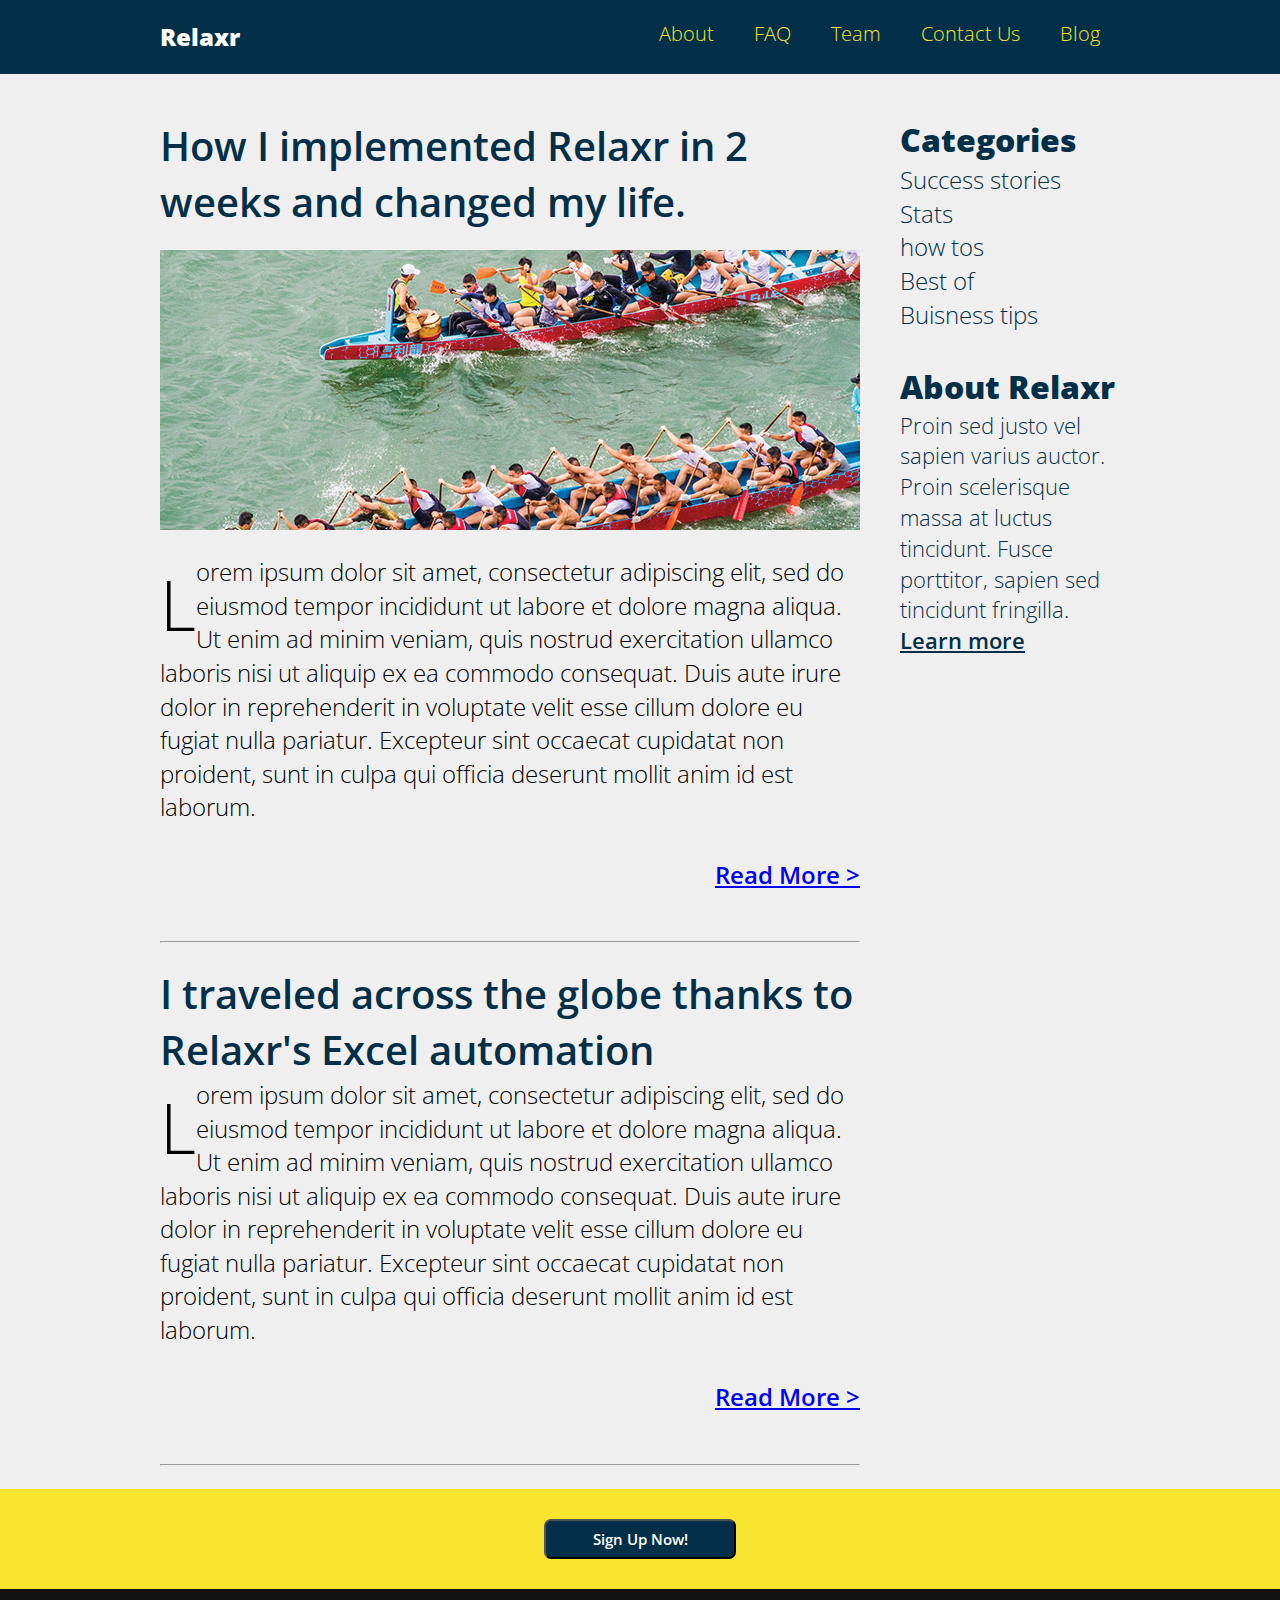
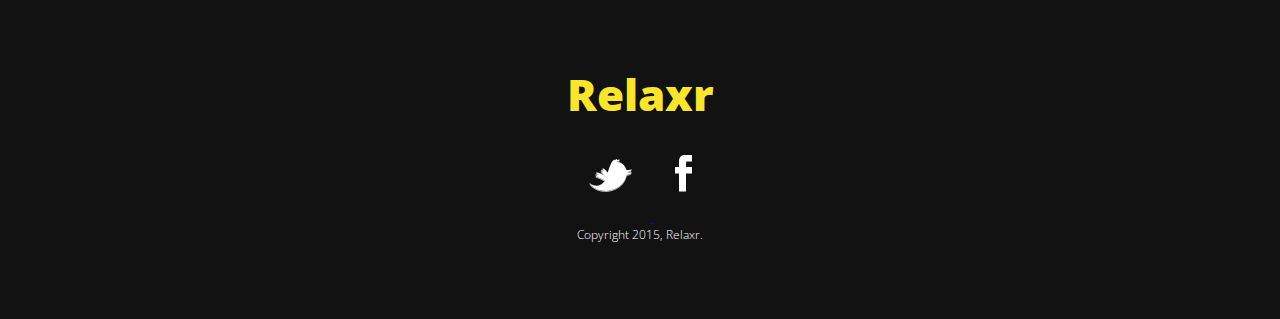
==== week3/Class_lab/index.html @ b93d5588 "Week 3’s work so far" ====
<!DOCTYPE html>
<html lang="en">
	<head>
    	<meta charset="utf-8">
    	<meta name="description" content="Your description goes here">
    	<meta name="keywords" content="one, two, three">

		<title>Blank Template</title>

		<!-- external CSS link -->
		<link rel="stylesheet" href="css/reset.css">
		<link rel="stylesheet" href="css/style.css">

	</head>
	<body>
			<nav>
			<main class="wrapper">
				<h1>Relaxr</h1>
				<ul>
					<li>About</li>
					<li>FAQ</li>
					<li>Team</li>
					<li>Contact Us</li>
					<li>Blog</li>
				</ul>
			</main>
			</nav>

			<main class="wrapper">
			<section class="posts">
				<h1>How I implemented Relaxr in 2 weeks and changed my life.</h1>
				<img src="blog_photo1.jpg" alt="boating">
				<p><span>L</span>orem ipsum dolor sit amet, consectetur adipiscing elit, sed do eiusmod tempor incididunt ut labore et dolore magna aliqua. Ut enim ad minim veniam, quis nostrud exercitation ullamco laboris nisi ut aliquip ex ea commodo consequat. Duis aute irure dolor in reprehenderit in voluptate velit esse cillum dolore eu fugiat nulla pariatur. Excepteur sint occaecat cupidatat non proident, sunt in culpa qui officia deserunt mollit anim id est laborum.</p>
				<br>
				<br>
				<a href="http://www.google.com">Read More > </a>
				<br>
				<br>

				<hr> <!-- Horizontal ruler -->
				<br>
				<h1>I traveled across the globe thanks to Relaxr's Excel automation</h1>
				<p><span>L</span>orem ipsum dolor sit amet, consectetur adipiscing elit, sed do eiusmod tempor incididunt ut labore et dolore magna aliqua. Ut enim ad minim veniam, quis nostrud exercitation ullamco laboris nisi ut aliquip ex ea commodo consequat. Duis aute irure dolor in reprehenderit in voluptate velit esse cillum dolore eu fugiat nulla pariatur. Excepteur sint occaecat cupidatat non proident, sunt in culpa qui officia deserunt mollit anim id est laborum.</p>
				<br>
				<br>
				<a href="http://www.google.com">Read More > </a>

				<br>
				<hr>
				<br>

			</section><!-- posts -->
			</main><!-- wrapper -->

			<main class="wrapper">
			<aside> <!--sidebar-->
			<h1>Categories</h1>
			<ul>
				<li>Success stories</li>
				<li>Stats</li>
				<li>how tos</li>
				<li>Best of</li>
				<li>Buisness tips</li>
			</ul>
			<br>
			<br>
			<h1>About Relaxr</h1>
			<p>Proin sed justo vel sapien varius auctor. Proin scelerisque massa at luctus tincidunt. Fusce porttitor, sapien sed tincidunt fringilla.</p>
			<a href="http://www.google.com">Learn more</a>

			</aside> <!-- sidebar -->
			</main> <!-- wrapper -->

			<section class="button-box">
			<main class="wrapper">

			<button>Sign Up Now!</button>

			</main>
			</section>
			

			
			<footer>
			<main class="wrapper">
			<h1>Relaxr</h1>
			<a href="http://www.twitter.com">
			<img src="twitter.png">
			</a>
			</img>
			<a href="http://www.facebook.com">
			<img src="facebook.png">
			</a>
			</img>
			
			<p>Copyright 2015, Relaxr.</p>
			
			</main> <!-- wrapper -->		
			</footer>
	</body>
</html>
---- week3/Class_lab/css/style.css ----
/*
Project Name: Blank Template
Client: Your Client
Author: Your Name
Developer @GA in NYC
*/


/******************************************
/* SETUP
/*******************************************/

/* Box Model Hack */

@import url(https://fonts.googleapis.com/css?family=Open+Sans:300,300italic,600,800);


* {
     -moz-box-sizing: border-box; /* Firexfox */
     -webkit-box-sizing: border-box; /* Safari/Chrome/iOS/Android */
     box-sizing: border-box; /* IE */
}

/* Clear fix hack */
.clearfix:after {
     content: ".";
     display: block;
     clear: both;
     visibility: hidden;
     line-height: 0;
     height: 0;
}

.clear {
  clear: both;
}

.alignright {
  float: right;
  padding: 0 0 10px 10px; /* note the padding around a right floated image */
}

.alignleft {
  float: left;
  padding: 0 10px 10px 0; /* note the padding around a left floated image */
}

/******************************************
/* BASE STYLES
/*******************************************/

body {
     color: #000;
     font-size: 12px;
     line-height: 1.4;
     font-family: 'Open Sans', sans-serif;
     background-color: #f0efef;
}


/******************************************
/* LAYOUT
/*******************************************/

/* Center the container */
.wrapper {
  width: 960px;
  margin: 0 auto;
}

nav { 
  width: 100%;
  display: inline-block;
  background-color: #033048;
  padding: 20px;

}

nav h1{

  font-family: 'Open Sans', sans-serif;
  font-weight: 800;
  font-size: 24px;
  color: white;
  float: left;
}

nav ul {
  float: right;
}

nav li {

  font-weight: 300;
  color: white;
  padding: 0 20px;
  float: left;
  font-size: 20px;
  color: #f9e42e;
}

/* POSTS | ARTICLES */

.posts{
  width: 700px;
  display: inline-block;
  margin-right: 20px;
  vertical-align: top;
  padding-top: 40px;
  float: left;
}

section.posts h1{
  font-family: 'Open Sans', sans-serif;
  font-size: 40px;
  font-weight: 600;
  color: #033048;
}

section.posts p{

  font-size:24px;
  font-weight: 300;
}

section.posts img{
  padding-top: 20px;
  padding-bottom: 20px;
}

section.posts span{
  font-family: 'Open Sans', sans-serif;
  font-size: 70px;
  font-weight: 300;
  float:left;
}

section.posts a{
  float: right;
  font-family: 'Open Sans', sans-serif;
  font-weight: 600;
  font-size: 24px;
  padding-bottom: 50px;
}

/* HOROZONTAL RULER */

section.posts hr{
  width: 700px;
}

/* SIDE BAR */

aside{
  width: 240px;
  float: right;
  vertical-align: top;
  padding-top: 40px;
  padding-left: 20px;
}

aside h1{
  font-family: 'Open Sans', sans-serif;
  color: #033048;
  font-size: 32px;
  font-weight: 800;

}

aside li{
  font-family: 'Open Sans', sans-serif;
  font-size: 24px;
  font-weight: 300;
  color: #033048;
}

aside p{
  font-family: 'Open Sans', sans-serif;
  font-size: 22px;
  font-weight: 300;
  color: #033048;
}

aside a{
  font-family: 'Open Sans', sans-serif;
  font-size: 22px;
  font-weight: 600;
  color: #033048;
}

section.button-box{
  display: block;
  padding: 30px;
  width: 100%;
  background-color: #f9e42e;
  overflow: hidden;

}

section.button-box button{

  background-color: #033048;
  border-radius: 7px;
  width: 20%;
  height: 40px;
  margin: 0 auto;
  display: block;
  text-align: center;
  font-family: 'Open Sans', sans-serif;
  font-weight: 600;
  font-size: 15px;
  color: white;
}


footer {
  width: 100%;
  padding: 75px;
  background-color: #121212;
  display: block;
  color: white;
  margin: 0 auto;
  text-align: center;
  overflow: hidden;
}

footer h1{
  font-family: 'Open Sans', sans-serif;
  font-size: 44px;
  font-weight: 800;
  color: #f9e42e;
}

footer img{
  display: inline-block;
  padding: 30px 20px 30px 20px;
  margin: 0 auto;
}

footer p{

  font-family: 'Open Sans', sans-serif;
  font-size: 12px;
  font-weight: 300;
  color: white;
}

/******************************************
/* ADDITIONAL STYLES
/*******************************************/
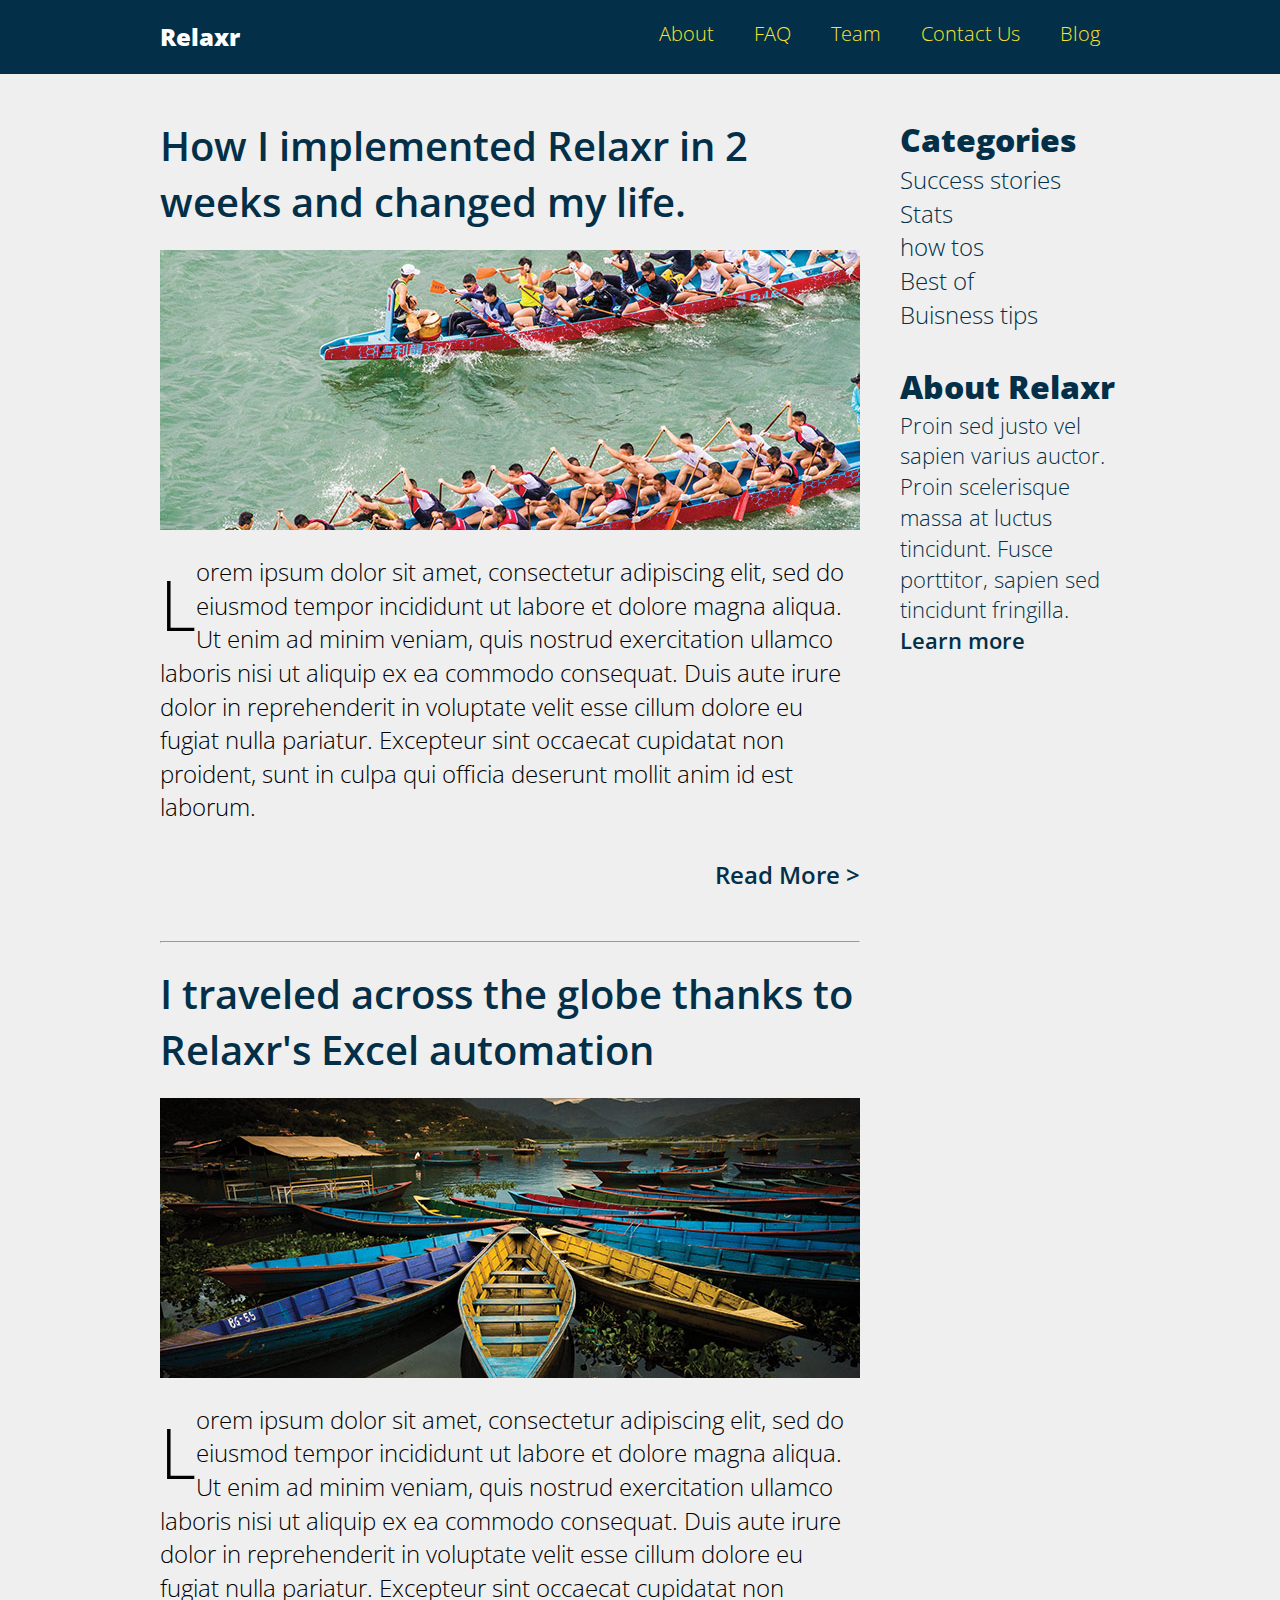
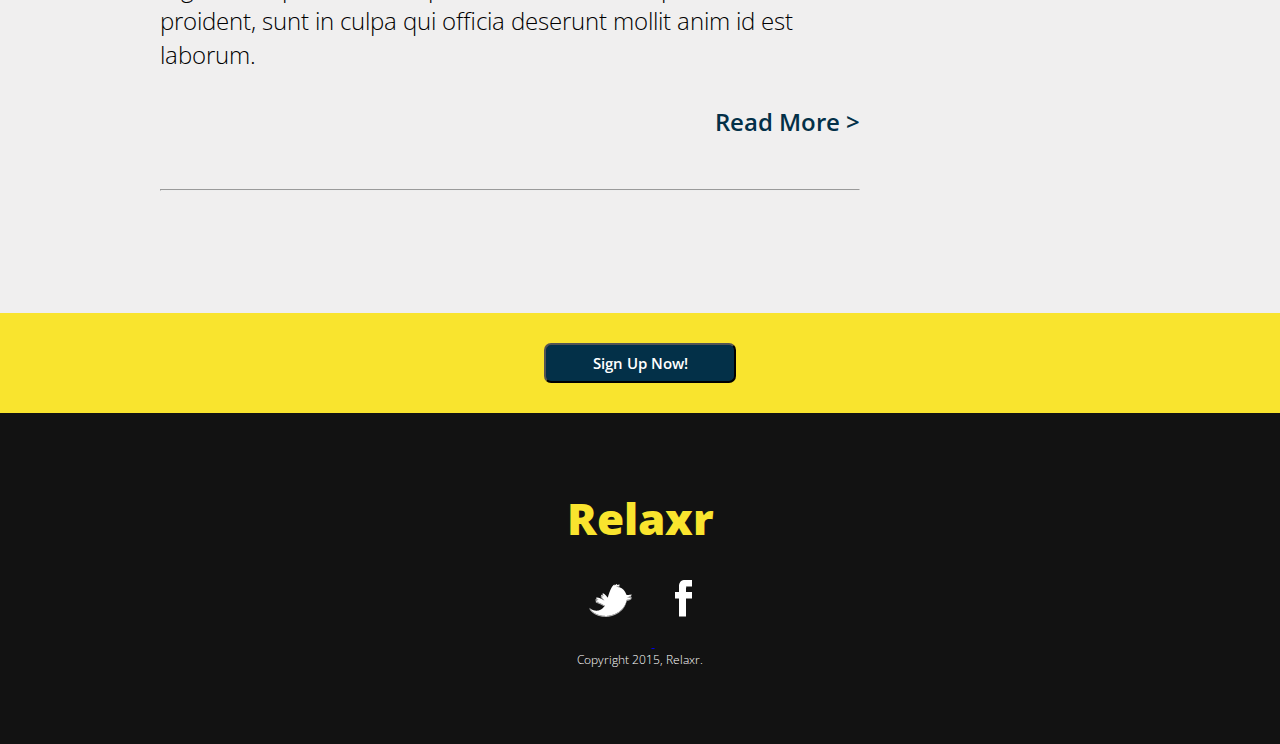
==== commit eadfe923: "Week 3 Homework updates" ====
--- a/week3/Class_lab/index.html
+++ b/week3/Class_lab/index.html
@@ -40,7 +40,10 @@
 				<hr> <!-- Horizontal ruler -->
 				<br>
 				<h1>I traveled across the globe thanks to Relaxr's Excel automation</h1>
-				<p><span>L</span>orem ipsum dolor sit amet, consectetur adipiscing elit, sed do eiusmod tempor incididunt ut labore et dolore magna aliqua. Ut enim ad minim veniam, quis nostrud exercitation ullamco laboris nisi ut aliquip ex ea commodo consequat. Duis aute irure dolor in reprehenderit in voluptate velit esse cillum dolore eu fugiat nulla pariatur. Excepteur sint occaecat cupidatat non proident, sunt in culpa qui officia deserunt mollit anim id est laborum.</p>
+				<img src="blog_photo2.jpg" alt="boating">
+				<p>
+				<span>L</span>orem ipsum dolor sit amet, consectetur adipiscing elit, sed do eiusmod tempor incididunt ut labore et dolore magna aliqua. Ut enim ad minim veniam, quis nostrud exercitation ullamco laboris nisi ut aliquip ex ea commodo consequat. Duis aute irure dolor in reprehenderit in voluptate velit esse cillum dolore eu fugiat nulla pariatur. Excepteur sint occaecat cupidatat non proident, sunt in culpa qui officia deserunt mollit anim id est laborum.
+				</p>
 				<br>
 				<br>
 				<a href="http://www.google.com">Read More > </a>
--- a/week3/Class_lab/css/style.css
+++ b/week3/Class_lab/css/style.css
@@ -105,6 +105,7 @@
   width: 700px;
   display: inline-block;
   margin-right: 20px;
+  margin-bottom: 100px;
   vertical-align: top;
   padding-top: 40px;
   float: left;
@@ -141,6 +142,12 @@
   font-weight: 600;
   font-size: 24px;
   padding-bottom: 50px;
+  text-decoration: none;
+  color: #033048;
+}
+
+section.posts a:hover{
+  color: yellow;
 }
 
 /* HOROZONTAL RULER */
@@ -186,6 +193,11 @@
   font-size: 22px;
   font-weight: 600;
   color: #033048;
+  text-decoration: none;
+}
+
+aside a:hover{
+  color: yellow;
 }
 
 section.button-box{
@@ -245,6 +257,8 @@
   color: white;
 }
 
+
+
 /******************************************
 /* ADDITIONAL STYLES
 /*******************************************/
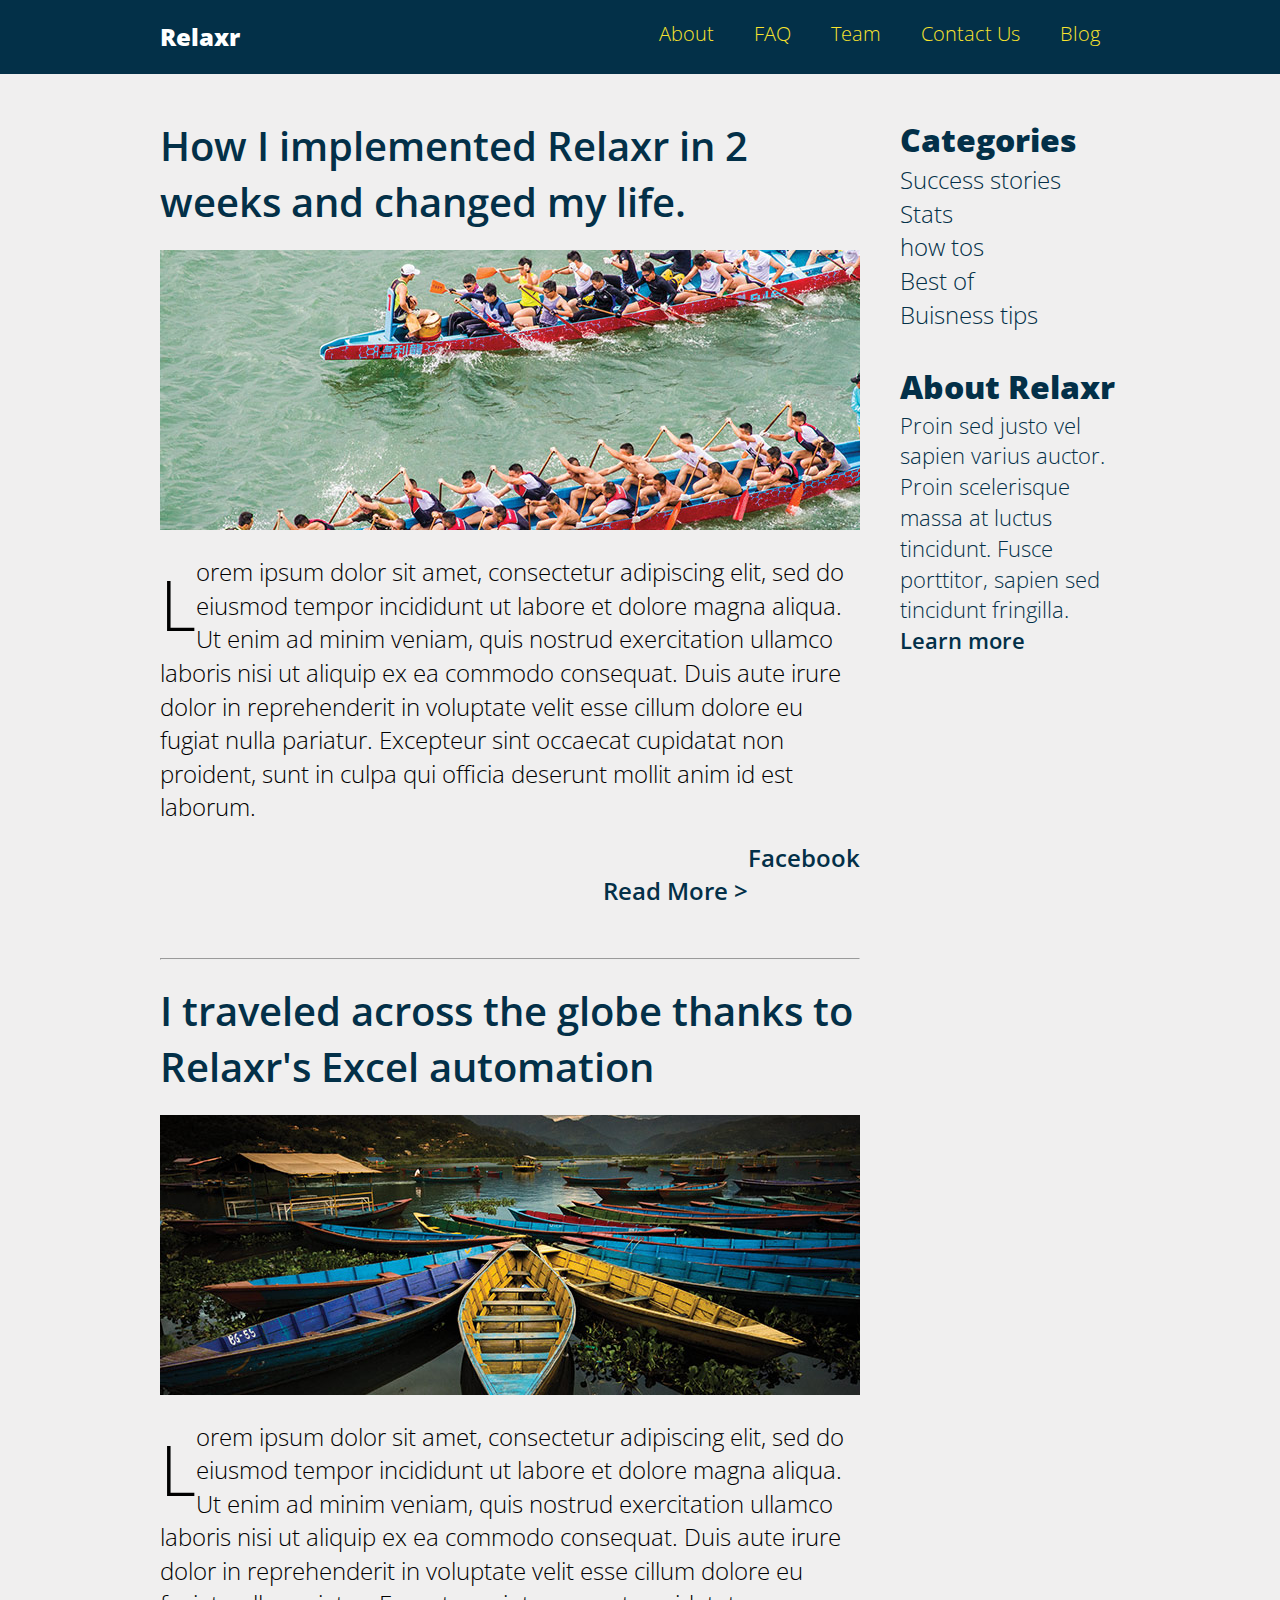
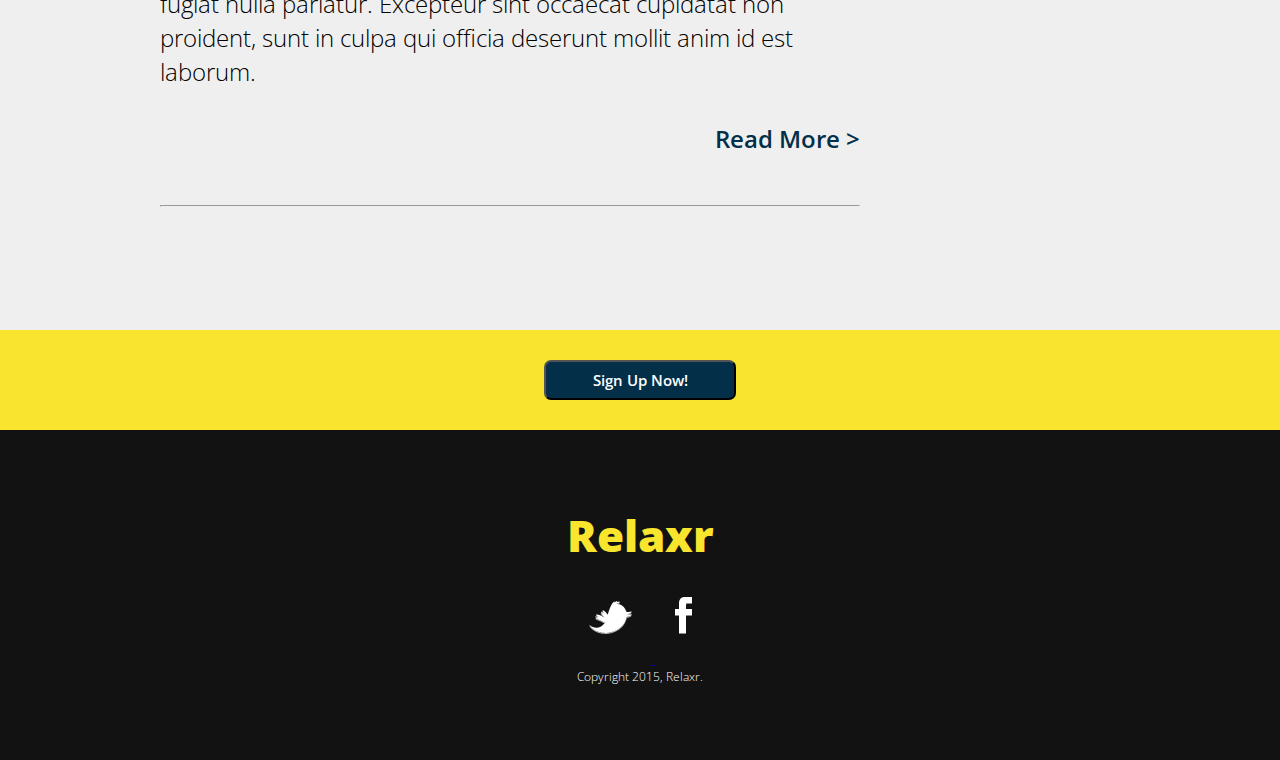
==== commit 032bd641: "Final Project Sketches" ====
--- a/week3/Class_lab/index.html
+++ b/week3/Class_lab/index.html
@@ -28,25 +28,26 @@
 
 			<main class="wrapper">
 			<section class="posts">
-				<h1>How I implemented Relaxr in 2 weeks and changed my life.</h1>
-				<img src="blog_photo1.jpg" alt="boating">
-				<p><span>L</span>orem ipsum dolor sit amet, consectetur adipiscing elit, sed do eiusmod tempor incididunt ut labore et dolore magna aliqua. Ut enim ad minim veniam, quis nostrud exercitation ullamco laboris nisi ut aliquip ex ea commodo consequat. Duis aute irure dolor in reprehenderit in voluptate velit esse cillum dolore eu fugiat nulla pariatur. Excepteur sint occaecat cupidatat non proident, sunt in culpa qui officia deserunt mollit anim id est laborum.</p>
-				<br>
-				<br>
-				<a href="http://www.google.com">Read More > </a>
+					<h1>How I implemented Relaxr in 2 weeks and changed my life.</h1>
+					<img src="blog_photo1.jpg" alt="boating">
+					<p><span>L</span>orem ipsum dolor sit amet, consectetur adipiscing elit, sed do eiusmod tempor incididunt ut labore et dolore magna aliqua. Ut enim ad minim veniam, quis nostrud exercitation ullamco laboris nisi ut aliquip ex ea commodo consequat. Duis aute irure dolor in reprehenderit in voluptate velit esse cillum dolore eu fugiat nulla pariatur. Excepteur sint occaecat cupidatat non proident, sunt in culpa qui officia deserunt mollit anim id est laborum.</p><br>
+					<a href="http://www.facebook.com">Facebook</a>
+					<br>
+					<br>
+					<a href="http://www.google.com">Read More > </a>
 				<br>
 				<br>
 
 				<hr> <!-- Horizontal ruler -->
 				<br>
-				<h1>I traveled across the globe thanks to Relaxr's Excel automation</h1>
-				<img src="blog_photo2.jpg" alt="boating">
-				<p>
-				<span>L</span>orem ipsum dolor sit amet, consectetur adipiscing elit, sed do eiusmod tempor incididunt ut labore et dolore magna aliqua. Ut enim ad minim veniam, quis nostrud exercitation ullamco laboris nisi ut aliquip ex ea commodo consequat. Duis aute irure dolor in reprehenderit in voluptate velit esse cillum dolore eu fugiat nulla pariatur. Excepteur sint occaecat cupidatat non proident, sunt in culpa qui officia deserunt mollit anim id est laborum.
-				</p>
-				<br>
-				<br>
-				<a href="http://www.google.com">Read More > </a>
+					<h1>I traveled across the globe thanks to Relaxr's Excel automation</h1>
+					<img src="blog_photo2.jpg" alt="boating">
+					<p>
+					<span>L</span>orem ipsum dolor sit amet, consectetur adipiscing elit, sed do eiusmod tempor incididunt ut labore et dolore magna aliqua. Ut enim ad minim veniam, quis nostrud exercitation ullamco laboris nisi ut aliquip ex ea commodo consequat. Duis aute irure dolor in reprehenderit in voluptate velit esse cillum dolore eu fugiat nulla pariatur. Excepteur sint occaecat cupidatat non proident, sunt in culpa qui officia deserunt mollit anim id est laborum.
+					</p>
+					<br>
+					<br>
+					<a href="http://www.google.com">Read More > </a>
 
 				<br>
 				<hr>
@@ -57,7 +58,7 @@
 
 			<main class="wrapper">
 			<aside> <!--sidebar-->
-			<h1>Categories</h1>
+				<h1>Categories</h1>
 			<ul>
 				<li>Success stories</li>
 				<li>Stats</li>
@@ -67,9 +68,9 @@
 			</ul>
 			<br>
 			<br>
-			<h1>About Relaxr</h1>
-			<p>Proin sed justo vel sapien varius auctor. Proin scelerisque massa at luctus tincidunt. Fusce porttitor, sapien sed tincidunt fringilla.</p>
-			<a href="http://www.google.com">Learn more</a>
+				<h1>About Relaxr</h1>
+				<p>Proin sed justo vel sapien varius auctor. Proin scelerisque massa at luctus tincidunt. Fusce porttitor, sapien sed tincidunt fringilla.</p>
+				<a href="http://www.google.com">Learn more</a>
 
 			</aside> <!-- sidebar -->
 			</main> <!-- wrapper -->
@@ -77,7 +78,7 @@
 			<section class="button-box">
 			<main class="wrapper">
 
-			<button>Sign Up Now!</button>
+				<button>Sign Up Now!</button>
 
 			</main>
 			</section>
@@ -86,17 +87,17 @@
 			
 			<footer>
 			<main class="wrapper">
-			<h1>Relaxr</h1>
-			<a href="http://www.twitter.com">
-			<img src="twitter.png">
+				<h1>Relaxr</h1>
+				<a href="http://www.twitter.com">
+				<img src="twitter.png">
 			</a>
 			</img>
-			<a href="http://www.facebook.com">
-			<img src="facebook.png">
+				<a href="http://www.facebook.com">
+				<img src="facebook.png">
 			</a>
 			</img>
 			
-			<p>Copyright 2015, Relaxr.</p>
+				<p>Copyright 2015, Relaxr.</p>
 			
 			</main> <!-- wrapper -->		
 			</footer>
